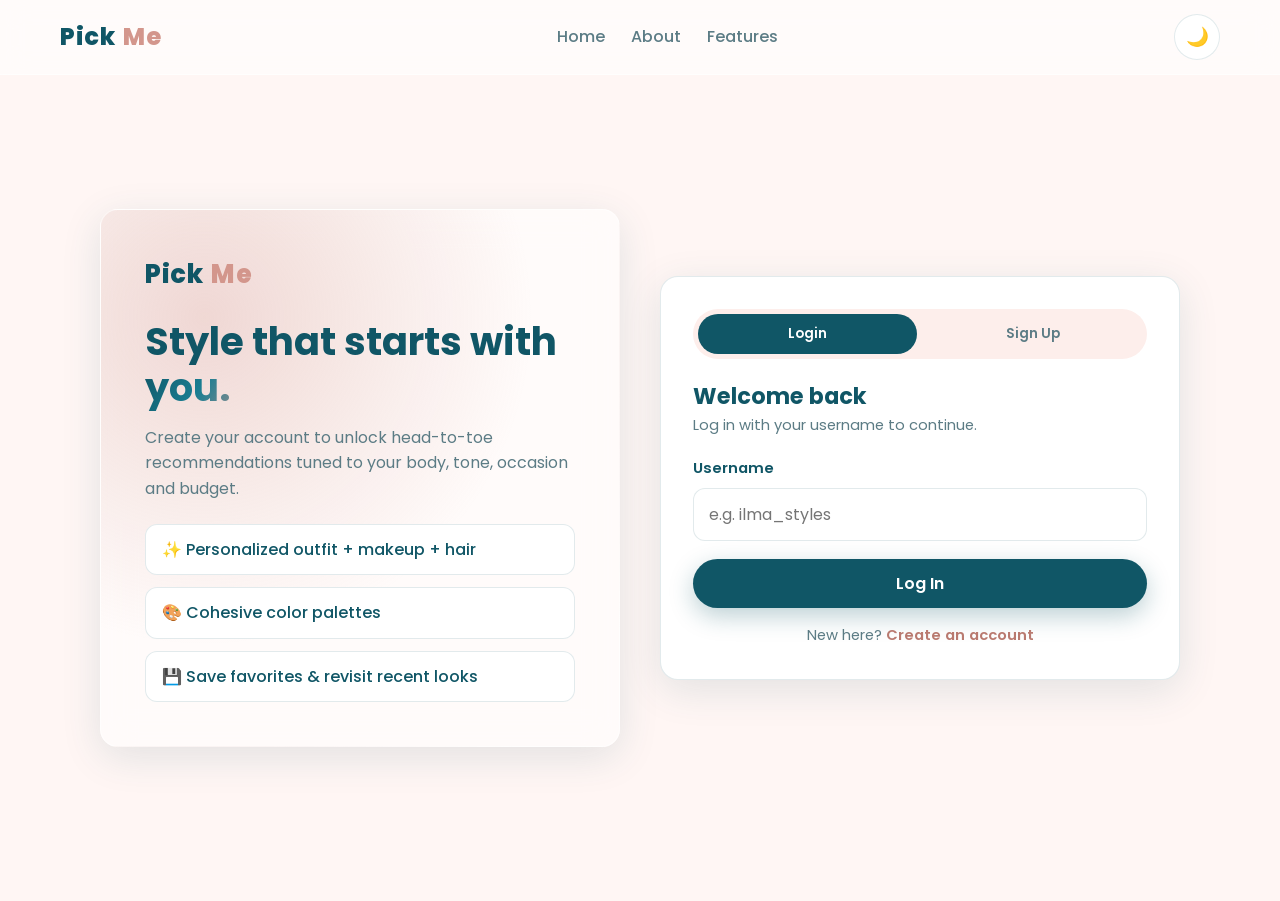
==== dashboard.html @ c7d634c4 "Add Pick Me fashion recommendation frontend (6 pages)" ====
<!DOCTYPE html>
<html lang="en">
<head>
  <meta charset="UTF-8" />
  <meta name="viewport" content="width=device-width, initial-scale=1.0" />
  <title>Pick Me · Dashboard</title>
  <link rel="preconnect" href="https://fonts.googleapis.com" />
  <link rel="preconnect" href="https://fonts.gstatic.com" crossorigin />
  <link href="https://fonts.googleapis.com/css2?family=Poppins:wght@400;500;600;700;800&display=swap" rel="stylesheet" />
  <link rel="stylesheet" href="css/styles.css" />
  <link rel="stylesheet" href="css/app.css" />
  <script src="js/theme.js"></script>
</head>
<body>
  <header class="nav">
    <div class="container nav-inner">
      <a href="index.html" class="logo">Pick<span class="dot">Me</span></a>
      <nav class="nav-links">
        <a href="dashboard.html">Dashboard</a>
        <a href="profile.html">Profile</a>
        <a href="recent.html">Recent Looks</a>
        <a href="favorites.html">Favorites</a>
        <a href="#" data-logout>Logout</a>
      </nav>
      <div class="nav-actions">
        <button class="theme-toggle" data-theme-toggle aria-label="Toggle theme"><span data-theme-icon>🌙</span></button>
        <button class="nav-toggle" aria-label="Menu">☰</button>
      </div>
    </div>
  </header>

  <main class="page container" id="dashRoot">
    <!-- Hero -->
    <section class="dash-hero">
      <div class="glass dash-welcome">
        <span class="badge">Your look for <strong id="occLabel">today</strong></span>
        <h1>Looking great, <span data-user-name>you</span> ✨</h1>
        <p class="muted">Personality: <span class="personality-tag" id="persTag">—</span></p>
        <div class="dash-actions">
          <button class="btn btn-primary" id="regenBtn">🔄 Generate Again</button>
          <button class="btn btn-ghost fav-btn" id="favBtn">🤍 Save Favorite</button>
        </div>
      </div>
      <div class="card score-card">
        <div class="score-ring" id="scoreRing" style="--val:0">
          <div class="inner"><b id="scoreVal">0</b><span>Style Score</span></div>
        </div>
        <p class="muted">How well this look fits your profile</p>
      </div>
    </section>

    <!-- Warnings -->
    <section class="mt-2">
      <h2 class="page-head" style="margin-bottom:14px">Styling notes</h2>
      <div class="warnings" id="warnings"></div>
    </section>

    <!-- Recommendation cards -->
    <section class="mt-3">
      <h2 class="page-head" style="margin-bottom:14px">Your recommendation</h2>
      <div class="rec-grid" id="recGrid"></div>
    </section>

    <!-- Personality composition -->
    <section class="card mt-3" style="padding:28px">
      <h2 style="margin-bottom:4px">Fashion Personality</h2>
      <p class="muted" style="margin-bottom:20px">The mix of styles that make up your fashion identity.</p>
      <div class="personality-bars" id="persBars"></div>
    </section>
  </main>

  <script src="js/storage.js"></script>
  <script src="js/common.js"></script>
  <script src="js/engine.js"></script>
  <script src="js/dashboard.js"></script>
</body>
</html>
---- css/styles.css ----
/* ============================================================
   Pick Me — Fashion Recommendation System
   Shared design system: color palette, glassmorphism, dark mode
   ============================================================ */

:root {
  /* Brand palette */
  --bg-light: #FFF6F4;
  --white: #FFFFFF;
  --rosy-brown: #D3968C;
  --midnight-green: #105666;

  /* Semantic tokens (light theme) */
  --bg: var(--bg-light);
  --surface: var(--white);
  --surface-2: #fdeeeb;
  --text: var(--midnight-green);
  --text-muted: #5c7c85;
  --accent: var(--rosy-brown);
  --accent-strong: #b97a70;
  --primary: var(--midnight-green);
  --primary-contrast: #ffffff;
  --border: rgba(16, 86, 102, 0.12);
  --shadow: 0 10px 40px rgba(16, 86, 102, 0.12);
  --glass-bg: rgba(255, 255, 255, 0.55);
  --glass-border: rgba(255, 255, 255, 0.6);
  --gradient-hero: linear-gradient(135deg, #FFF6F4 0%, #f7ddd7 45%, #e6b8b0 100%);
  --gradient-brand: linear-gradient(120deg, #105666 0%, #197d92 60%, #D3968C 130%);

  --radius: 18px;
  --radius-sm: 12px;
  --radius-lg: 28px;
  --transition: 0.3s cubic-bezier(0.4, 0, 0.2, 1);
  --font: "Poppins", "Segoe UI", system-ui, -apple-system, sans-serif;
}

[data-theme="dark"] {
  --bg: #0c1f24;
  --surface: #12313a;
  --surface-2: #163b45;
  --text: #eaf4f6;
  --text-muted: #a9c4cb;
  --accent: #e0a99f;
  --accent-strong: #eabbb2;
  --primary: #2a97ad;
  --primary-contrast: #04171c;
  --border: rgba(224, 169, 159, 0.18);
  --shadow: 0 10px 40px rgba(0, 0, 0, 0.45);
  --glass-bg: rgba(18, 49, 58, 0.55);
  --glass-border: rgba(224, 169, 159, 0.22);
  --gradient-hero: linear-gradient(135deg, #0c1f24 0%, #133039 50%, #2a3f45 100%);
  --gradient-brand: linear-gradient(120deg, #0c1f24 0%, #197d92 70%, #D3968C 140%);
}

* { box-sizing: border-box; margin: 0; padding: 0; }

html { scroll-behavior: smooth; }

body {
  font-family: var(--font);
  background: var(--bg);
  color: var(--text);
  line-height: 1.6;
  min-height: 100vh;
  transition: background var(--transition), color var(--transition);
}

h1, h2, h3, h4 { color: var(--text); line-height: 1.2; font-weight: 700; }

a { color: inherit; text-decoration: none; }

img { max-width: 100%; display: block; }

.container {
  width: min(1160px, 92%);
  margin-inline: auto;
}

/* ---------- Buttons ---------- */
.btn {
  display: inline-flex;
  align-items: center;
  gap: 8px;
  padding: 12px 26px;
  border-radius: 999px;
  border: none;
  font-family: inherit;
  font-size: 1rem;
  font-weight: 600;
  cursor: pointer;
  transition: transform var(--transition), box-shadow var(--transition),
    background var(--transition), color var(--transition);
}
.btn:active { transform: scale(0.97); }

.btn-primary {
  background: var(--primary);
  color: var(--primary-contrast);
  box-shadow: 0 8px 24px rgba(16, 86, 102, 0.28);
}
.btn-primary:hover { transform: translateY(-3px); box-shadow: 0 14px 34px rgba(16, 86, 102, 0.4); }

.btn-accent {
  background: var(--accent);
  color: #fff;
  box-shadow: 0 8px 24px rgba(211, 150, 140, 0.4);
}
.btn-accent:hover { transform: translateY(-3px); background: var(--accent-strong); }

.btn-ghost {
  background: transparent;
  color: var(--text);
  border: 2px solid var(--border);
}
.btn-ghost:hover { border-color: var(--accent); color: var(--accent); }

.btn-block { width: 100%; justify-content: center; }

/* ---------- Navbar ---------- */
.nav {
  position: sticky;
  top: 0;
  z-index: 50;
  backdrop-filter: blur(14px);
  -webkit-backdrop-filter: blur(14px);
  background: var(--glass-bg);
  border-bottom: 1px solid var(--glass-border);
}
.nav-inner {
  display: flex;
  align-items: center;
  justify-content: space-between;
  padding: 14px 0;
}
.logo {
  font-size: 1.5rem;
  font-weight: 800;
  letter-spacing: 0.5px;
  display: flex;
  align-items: center;
  gap: 8px;
}
.logo .dot { color: var(--accent); }
.nav-links { display: flex; align-items: center; gap: 26px; }
.nav-links a { font-weight: 500; position: relative; color: var(--text-muted); transition: color var(--transition); }
.nav-links a:hover, .nav-links a.active { color: var(--text); }
.nav-links a.active::after {
  content: "";
  position: absolute;
  left: 0; bottom: -6px;
  width: 100%; height: 2px;
  background: var(--accent);
  border-radius: 2px;
}
.nav-actions { display: flex; align-items: center; gap: 14px; }

/* Theme toggle */
.theme-toggle {
  width: 46px; height: 46px;
  border-radius: 50%;
  border: 1px solid var(--border);
  background: var(--surface);
  color: var(--text);
  font-size: 1.15rem;
  cursor: pointer;
  display: grid;
  place-items: center;
  transition: transform var(--transition), background var(--transition);
}
.theme-toggle:hover { transform: rotate(20deg) scale(1.08); }

/* Hamburger */
.nav-toggle { display: none; background: none; border: none; color: var(--text); font-size: 1.6rem; cursor: pointer; }

/* ---------- Glass card ---------- */
.glass {
  background: var(--glass-bg);
  backdrop-filter: blur(16px);
  -webkit-backdrop-filter: blur(16px);
  border: 1px solid var(--glass-border);
  border-radius: var(--radius);
  box-shadow: var(--shadow);
}
.card {
  background: var(--surface);
  border: 1px solid var(--border);
  border-radius: var(--radius);
  box-shadow: var(--shadow);
}

/* ---------- Forms ---------- */
.field { margin-bottom: 18px; }
.field label { display: block; font-weight: 600; margin-bottom: 7px; font-size: 0.92rem; }
.field input,
.field select {
  width: 100%;
  padding: 13px 15px;
  border-radius: var(--radius-sm);
  border: 1px solid var(--border);
  background: var(--surface);
  color: var(--text);
  font-family: inherit;
  font-size: 1rem;
  transition: border-color var(--transition), box-shadow var(--transition);
}
.field input:focus,
.field select:focus {
  outline: none;
  border-color: var(--accent);
  box-shadow: 0 0 0 3px rgba(211, 150, 140, 0.25);
}

/* Option chips */
.chips { display: flex; flex-wrap: wrap; gap: 10px; }
.chip {
  padding: 9px 16px;
  border-radius: 999px;
  border: 1px solid var(--border);
  background: var(--surface);
  color: var(--text-muted);
  cursor: pointer;
  font-size: 0.9rem;
  font-weight: 500;
  transition: all var(--transition);
  user-select: none;
}
.chip:hover { border-color: var(--accent); color: var(--text); }
.chip.selected {
  background: var(--accent);
  color: #fff;
  border-color: var(--accent);
  box-shadow: 0 6px 18px rgba(211, 150, 140, 0.4);
}

/* ---------- Page scaffolding ---------- */
.page { padding: 48px 0 80px; }
.page-head { margin-bottom: 30px; }
.page-head h1 { font-size: clamp(1.7rem, 3vw, 2.4rem); }
.page-head p { color: var(--text-muted); margin-top: 6px; }

.section-title { font-size: clamp(1.5rem, 3vw, 2.1rem); margin-bottom: 10px; text-align: center; }
.section-sub { text-align: center; color: var(--text-muted); max-width: 560px; margin: 0 auto 40px; }

/* ---------- Footer ---------- */
.footer {
  background: var(--surface);
  border-top: 1px solid var(--border);
  padding: 40px 0 24px;
  margin-top: 60px;
}
.footer-grid {
  display: flex;
  flex-wrap: wrap;
  gap: 30px;
  justify-content: space-between;
  margin-bottom: 24px;
}
.footer-grid .logo { margin-bottom: 8px; }
.footer p { color: var(--text-muted); max-width: 320px; }
.footer-links { display: flex; gap: 20px; flex-wrap: wrap; }
.footer-links a { color: var(--text-muted); transition: color var(--transition); }
.footer-links a:hover { color: var(--accent); }
.footer-bottom { text-align: center; color: var(--text-muted); border-top: 1px solid var(--border); padding-top: 18px; font-size: 0.9rem; }

/* ---------- Utility ---------- */
.grid { display: grid; gap: 22px; }
.grid-2 { grid-template-columns: repeat(2, 1fr); }
.grid-3 { grid-template-columns: repeat(3, 1fr); }
.grid-auto { grid-template-columns: repeat(auto-fill, minmax(280px, 1fr)); }
.text-center { text-align: center; }
.mt-1 { margin-top: 10px; } .mt-2 { margin-top: 20px; } .mt-3 { margin-top: 30px; }
.hidden { display: none !important; }
.badge {
  display: inline-block;
  padding: 4px 12px;
  border-radius: 999px;
  background: var(--surface-2);
  color: var(--accent-strong);
  font-size: 0.78rem;
  font-weight: 600;
}

/* ---------- Toast ---------- */
.toast {
  position: fixed;
  bottom: 26px;
  left: 50%;
  transform: translateX(-50%) translateY(120px);
  background: var(--primary);
  color: var(--primary-contrast);
  padding: 14px 24px;
  border-radius: 999px;
  box-shadow: var(--shadow);
  z-index: 200;
  opacity: 0;
  transition: transform 0.4s ease, opacity 0.4s ease;
  font-weight: 600;
}
.toast.show { transform: translateX(-50%) translateY(0); opacity: 1; }

/* ---------- Animations ---------- */
@keyframes fadeUp { from { opacity: 0; transform: translateY(24px); } to { opacity: 1; transform: translateY(0); } }
.reveal { animation: fadeUp 0.7s ease both; }
.reveal.d1 { animation-delay: 0.1s; }
.reveal.d2 { animation-delay: 0.2s; }
.reveal.d3 { animation-delay: 0.3s; }
.reveal.d4 { animation-delay: 0.4s; }

@keyframes floaty { 0%,100% { transform: translateY(0); } 50% { transform: translateY(-14px); } }
.float { animation: floaty 6s ease-in-out infinite; }

/* ---------- Responsive ---------- */
@media (max-width: 860px) {
  .nav-links {
    position: absolute;
    top: 72px;
    right: 4%;
    flex-direction: column;
    align-items: flex-start;
    gap: 16px;
    padding: 20px 24px;
    background: var(--surface);
    border: 1px solid var(--border);
    border-radius: var(--radius);
    box-shadow: var(--shadow);
    min-width: 200px;
    transform-origin: top right;
    transform: scale(0.8);
    opacity: 0;
    pointer-events: none;
    transition: transform var(--transition), opacity var(--transition);
  }
  .nav-links.open { transform: scale(1); opacity: 1; pointer-events: auto; }
  .nav-toggle { display: block; }
  .grid-2, .grid-3 { grid-template-columns: 1fr; }
}
---- css/app.css ----
/* Shared styles for logged-in app pages: profile, dashboard, recent, favorites */
.muted { color: var(--text-muted); }

/* ---------- Profile ---------- */
.profile-layout {
  display: grid;
  grid-template-columns: 320px 1fr;
  gap: 26px;
  align-items: start;
}
.profile-summary { padding: 28px; text-align: center; position: sticky; top: 90px; }
.avatar-picker { margin-bottom: 14px; }
.avatar {
  width: 92px; height: 92px; margin: 0 auto 12px;
  border-radius: 50%; display: grid; place-items: center;
  font-size: 2.6rem; background: var(--surface-2);
  border: 2px solid var(--accent);
}
.avatar-options { display: flex; justify-content: center; gap: 8px; flex-wrap: wrap; }
.avatar-options span {
  width: 40px; height: 40px; display: grid; place-items: center;
  border-radius: 50%; cursor: pointer; font-size: 1.2rem;
  background: var(--surface); border: 1px solid var(--border);
  transition: transform var(--transition), border-color var(--transition);
}
.avatar-options span:hover { transform: scale(1.12); border-color: var(--accent); }
.avatar-options span.active { border-color: var(--accent); background: var(--surface-2); }
.summary-meta { list-style: none; margin-top: 18px; display: grid; gap: 10px; text-align: left; }
.summary-meta li { display: flex; justify-content: space-between; border-bottom: 1px dashed var(--border); padding-bottom: 8px; }
.summary-meta span { color: var(--text-muted); }

.profile-form { padding: 30px; }
.step-progress { height: 8px; background: var(--surface-2); border-radius: 999px; margin-bottom: 26px; overflow: hidden; }
.step-progress div { height: 100%; width: 0; background: var(--gradient-brand); border-radius: 999px; transition: width 0.5s ease; }

/* ---------- Dashboard ---------- */
.dash-hero {
  display: grid; grid-template-columns: 1.4fr 1fr; gap: 22px; margin-bottom: 26px;
}
.dash-welcome { padding: 30px; display: flex; flex-direction: column; justify-content: center; }
.dash-welcome h1 { font-size: clamp(1.6rem, 3vw, 2.3rem); }
.dash-welcome .badge { margin-bottom: 12px; }
.dash-actions { display: flex; gap: 12px; margin-top: 18px; flex-wrap: wrap; }

.score-card { padding: 28px; text-align: center; display: flex; flex-direction: column; justify-content: center; }
.score-ring {
  --val: 0;
  width: 140px; height: 140px; margin: 0 auto 14px;
  border-radius: 50%;
  background: conic-gradient(var(--accent) calc(var(--val) * 1%), var(--surface-2) 0);
  display: grid; place-items: center;
  transition: background 1s ease;
}
.score-ring .inner {
  width: 108px; height: 108px; border-radius: 50%;
  background: var(--surface); display: grid; place-items: center;
  flex-direction: column;
}
.score-ring .inner b { font-size: 2rem; color: var(--text); }
.score-ring .inner span { font-size: 0.75rem; color: var(--text-muted); }
.personality-tag { font-size: 1.2rem; font-weight: 700; color: var(--accent-strong); }

/* Recommendation cards */
.rec-grid { display: grid; grid-template-columns: repeat(auto-fill, minmax(280px, 1fr)); gap: 20px; }
.rec-card { padding: 24px; transition: transform var(--transition); position: relative; overflow: hidden; }
.rec-card:hover { transform: translateY(-6px); }
.rec-card .rec-icon { font-size: 1.8rem; margin-bottom: 10px; }
.rec-card h4 { margin-bottom: 6px; }
.rec-card p { color: var(--text-muted); }
.rec-card .rec-label { font-size: 0.78rem; text-transform: uppercase; letter-spacing: 0.08em; color: var(--accent-strong); font-weight: 700; }

/* Palette card */
.palette-swatches { display: flex; gap: 10px; margin-top: 12px; }
.palette-swatches .sw { flex: 1; height: 60px; border-radius: 12px; position: relative; cursor: pointer; box-shadow: inset 0 0 0 1px rgba(0,0,0,0.06); }
.palette-swatches .sw span {
  position: absolute; bottom: 6px; left: 50%; transform: translateX(-50%);
  font-size: 0.62rem; background: rgba(0,0,0,0.55); color: #fff;
  padding: 1px 6px; border-radius: 6px; opacity: 0; transition: opacity var(--transition);
}
.palette-swatches .sw:hover span { opacity: 1; }

/* Personality progress bars */
.personality-bars { display: grid; gap: 12px; }
.pbar-row { display: grid; grid-template-columns: 110px 1fr 44px; align-items: center; gap: 12px; }
.pbar-track { height: 12px; background: var(--surface-2); border-radius: 999px; overflow: hidden; }
.pbar-fill { height: 100%; width: 0; background: var(--gradient-brand); border-radius: 999px; transition: width 1s ease; }
.pbar-val { text-align: right; font-weight: 600; color: var(--text-muted); font-size: 0.9rem; }

/* Warnings */
.warnings { display: grid; gap: 10px; }
.warn {
  display: flex; gap: 12px; align-items: flex-start;
  background: var(--surface); border: 1px solid var(--border);
  border-left: 4px solid var(--accent); border-radius: 12px; padding: 14px 16px;
}
.warn .wicon { font-size: 1.2rem; }
.warn.ok { border-left-color: #3aa17e; }

/* Favorite button state */
.fav-btn.active { background: var(--accent); color: #fff; border-color: var(--accent); }

/* ---------- Look cards (recent + favorites) ---------- */
.look-grid { display: grid; grid-template-columns: repeat(auto-fill, minmax(300px, 1fr)); gap: 20px; }
.look-card { padding: 22px; display: flex; flex-direction: column; gap: 10px; }
.look-card .look-top { display: flex; justify-content: space-between; align-items: flex-start; }
.look-card .look-meta { display: flex; gap: 8px; flex-wrap: wrap; margin-top: 4px; }
.look-card ul { list-style: none; display: grid; gap: 6px; font-size: 0.92rem; }
.look-card ul li span { color: var(--accent-strong); font-weight: 600; }
.look-card .mini-swatches { display: flex; gap: 6px; }
.look-card .mini-swatches span { flex: 1; height: 26px; border-radius: 8px; }
.look-card .look-actions { display: flex; gap: 10px; margin-top: auto; }
.icon-btn {
  border: 1px solid var(--border); background: var(--surface); color: var(--text);
  border-radius: 10px; padding: 8px 12px; cursor: pointer; font-family: inherit;
  font-weight: 600; font-size: 0.85rem; transition: all var(--transition);
}
.icon-btn:hover { border-color: var(--accent); color: var(--accent); }
.icon-btn.danger:hover { border-color: #e05656; color: #e05656; }

/* Empty state */
.empty {
  text-align: center; padding: 60px 20px; color: var(--text-muted);
}
.empty .emoji { font-size: 3rem; display: block; margin-bottom: 12px; }
.empty h3 { margin-bottom: 8px; color: var(--text); }

@media (max-width: 860px) {
  .profile-layout { grid-template-columns: 1fr; }
  .profile-summary { position: static; }
  .dash-hero { grid-template-columns: 1fr; }
}
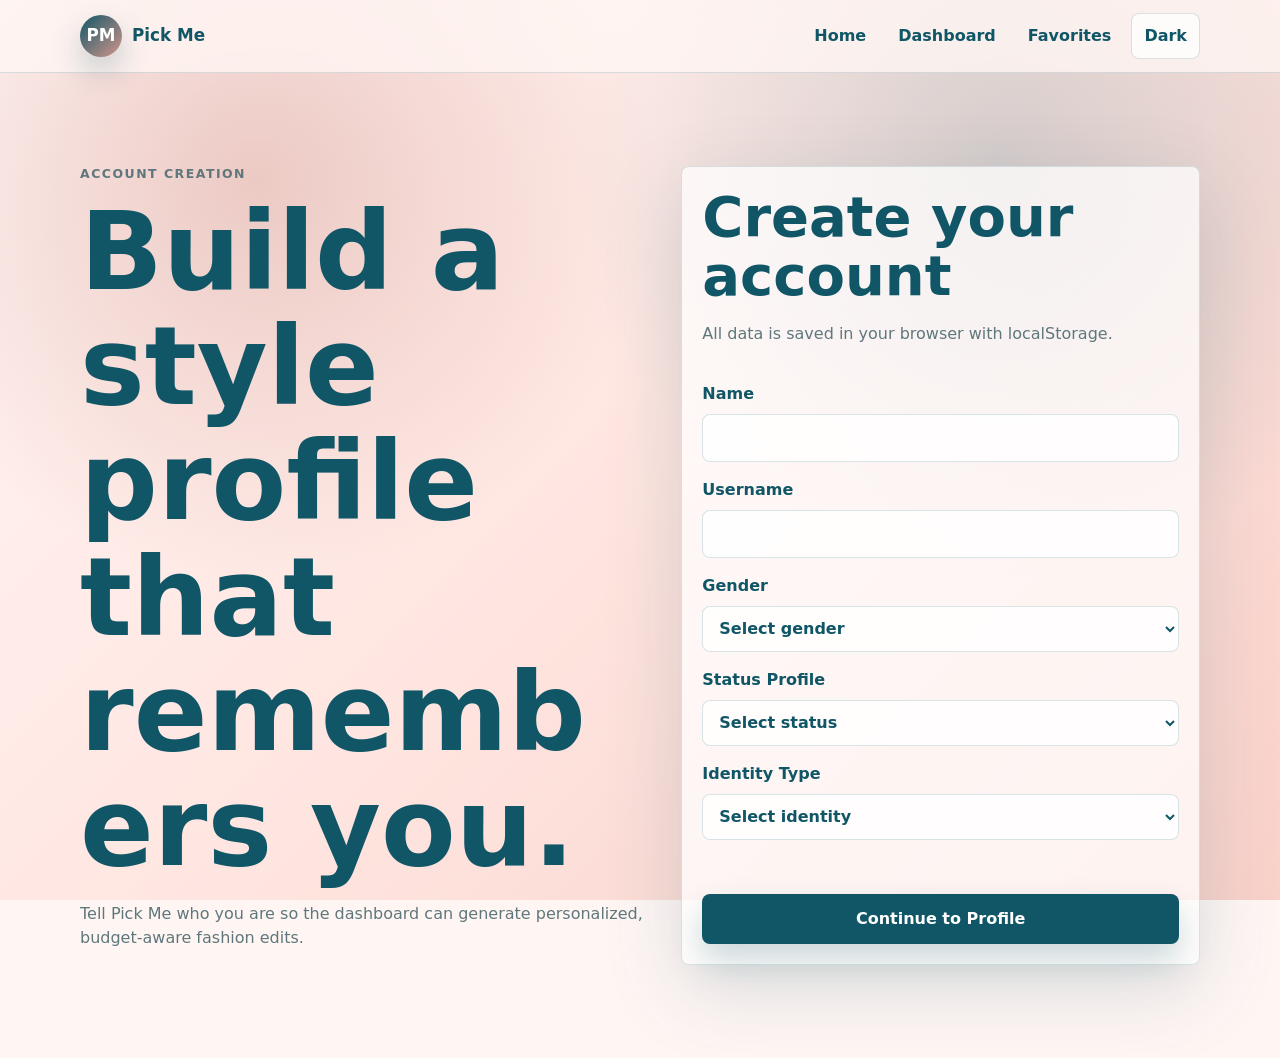
==== commit 6ee9c9b0: "." ====
--- a/dashboard.html
+++ b/dashboard.html
@@ -1,77 +1,44 @@
 <!DOCTYPE html>
 <html lang="en">
 <head>
-  <meta charset="UTF-8" />
-  <meta name="viewport" content="width=device-width, initial-scale=1.0" />
-  <title>Pick Me · Dashboard</title>
-  <link rel="preconnect" href="https://fonts.googleapis.com" />
-  <link rel="preconnect" href="https://fonts.gstatic.com" crossorigin />
-  <link href="https://fonts.googleapis.com/css2?family=Poppins:wght@400;500;600;700;800&display=swap" rel="stylesheet" />
-  <link rel="stylesheet" href="css/styles.css" />
-  <link rel="stylesheet" href="css/app.css" />
-  <script src="js/theme.js"></script>
+  <meta charset="UTF-8">
+  <meta name="viewport" content="width=device-width, initial-scale=1.0">
+  <title>Dashboard | Pick Me</title>
+  <link rel="stylesheet" href="CSS/styles.css">
+  <script defer src="js/app.js"></script>
 </head>
-<body>
-  <header class="nav">
-    <div class="container nav-inner">
-      <a href="index.html" class="logo">Pick<span class="dot">Me</span></a>
-      <nav class="nav-links">
+<body data-page="dashboard">
+  <header class="site-header">
+    <nav class="nav shell" aria-label="Primary navigation">
+      <a class="brand" href="frontend.html"><span class="brand-mark">PM</span><span>Pick Me</span></a>
+      <button class="nav-toggle" type="button" aria-label="Open navigation" data-nav-toggle><span></span><span></span><span></span></button>
+      <div class="nav-menu" data-nav-menu>
         <a href="dashboard.html">Dashboard</a>
-        <a href="profile.html">Profile</a>
-        <a href="recent.html">Recent Looks</a>
         <a href="favorites.html">Favorites</a>
-        <a href="#" data-logout>Logout</a>
-      </nav>
-      <div class="nav-actions">
-        <button class="theme-toggle" data-theme-toggle aria-label="Toggle theme"><span data-theme-icon>🌙</span></button>
-        <button class="nav-toggle" aria-label="Menu">☰</button>
+        <a href="recent.html">Recently Viewed</a>
+        <button class="theme-toggle" type="button" data-theme-toggle aria-label="Toggle dark mode"><span data-theme-icon>Dark</span></button>
       </div>
-    </div>
+    </nav>
   </header>
 
-  <main class="page container" id="dashRoot">
-    <!-- Hero -->
-    <section class="dash-hero">
-      <div class="glass dash-welcome">
-        <span class="badge">Your look for <strong id="occLabel">today</strong></span>
-        <h1>Looking great, <span data-user-name>you</span> ✨</h1>
-        <p class="muted">Personality: <span class="personality-tag" id="persTag">—</span></p>
-        <div class="dash-actions">
-          <button class="btn btn-primary" id="regenBtn">🔄 Generate Again</button>
-          <button class="btn btn-ghost fav-btn" id="favBtn">🤍 Save Favorite</button>
+  <main class="section-pad">
+    <section class="shell dashboard-grid page-fade">
+      <aside class="glass profile-panel" data-profile-panel></aside>
+      <section class="dashboard-main">
+        <div class="dash-head">
+          <div>
+            <p class="eyebrow">Your Edit</p>
+            <h1 data-dashboard-title>Today's recommendation</h1>
+          </div>
+          <div class="dash-actions">
+            <button class="btn btn-ghost" type="button" data-save-favorite>Save Favorite</button>
+            <button class="btn btn-primary" type="button" data-generate>Generate Again</button>
+          </div>
         </div>
-      </div>
-      <div class="card score-card">
-        <div class="score-ring" id="scoreRing" style="--val:0">
-          <div class="inner"><b id="scoreVal">0</b><span>Style Score</span></div>
-        </div>
-        <p class="muted">How well this look fits your profile</p>
-      </div>
-    </section>
-
-    <!-- Warnings -->
-    <section class="mt-2">
-      <h2 class="page-head" style="margin-bottom:14px">Styling notes</h2>
-      <div class="warnings" id="warnings"></div>
-    </section>
-
-    <!-- Recommendation cards -->
-    <section class="mt-3">
-      <h2 class="page-head" style="margin-bottom:14px">Your recommendation</h2>
-      <div class="rec-grid" id="recGrid"></div>
-    </section>
-
-    <!-- Personality composition -->
-    <section class="card mt-3" style="padding:28px">
-      <h2 style="margin-bottom:4px">Fashion Personality</h2>
-      <p class="muted" style="margin-bottom:20px">The mix of styles that make up your fashion identity.</p>
-      <div class="personality-bars" id="persBars"></div>
+        <div class="warning-stack" data-warning-stack></div>
+        <div class="recommendation-grid" data-recommendation-grid></div>
+      </section>
     </section>
   </main>
-
-  <script src="js/storage.js"></script>
-  <script src="js/common.js"></script>
-  <script src="js/engine.js"></script>
-  <script src="js/dashboard.js"></script>
 </body>
 </html>
--- a/CSS/styles.css
+++ b/CSS/styles.css
@@ -0,0 +1,776 @@
+:root {
+  --bg: #FFF6F4;
+  --surface: rgba(255, 255, 255, 0.72);
+  --surface-strong: #FFFFFF;
+  --accent: #D3968C;
+  --accent-strong: #bd7468;
+  --text: #105666;
+  --muted: #5f777c;
+  --line: rgba(16, 86, 102, 0.16);
+  --shadow: 0 24px 80px rgba(16, 86, 102, 0.16);
+  --hero: radial-gradient(circle at 20% 20%, rgba(211, 150, 140, 0.55), transparent 32%),
+    radial-gradient(circle at 78% 18%, rgba(16, 86, 102, 0.22), transparent 34%),
+    linear-gradient(135deg, #FFF6F4 0%, #ffe2dc 48%, #f8c7bd 100%);
+  --field: rgba(255, 255, 255, 0.82);
+  --danger: #a6403d;
+  --success: #257459;
+}
+
+[data-theme="dark"] {
+  --bg: #0d2328;
+  --surface: rgba(21, 51, 58, 0.74);
+  --surface-strong: #15333a;
+  --accent: #f0aea4;
+  --accent-strong: #ffcbc3;
+  --text: #f7f0ed;
+  --muted: #b7c7c9;
+  --line: rgba(255, 255, 255, 0.16);
+  --shadow: 0 24px 90px rgba(0, 0, 0, 0.35);
+  --hero: radial-gradient(circle at 18% 16%, rgba(211, 150, 140, 0.32), transparent 34%),
+    radial-gradient(circle at 82% 20%, rgba(255, 246, 244, 0.15), transparent 30%),
+    linear-gradient(135deg, #0d2328 0%, #14363d 52%, #542f36 100%);
+  --field: rgba(9, 30, 36, 0.8);
+  --danger: #ffb3ad;
+  --success: #9ff0cd;
+}
+
+* {
+  box-sizing: border-box;
+}
+
+html {
+  scroll-behavior: smooth;
+}
+
+body {
+  margin: 0;
+  min-height: 100vh;
+  background: var(--bg);
+  color: var(--text);
+  font-family: Inter, ui-sans-serif, system-ui, -apple-system, BlinkMacSystemFont, "Segoe UI", sans-serif;
+  line-height: 1.5;
+  transition: background 260ms ease, color 260ms ease;
+}
+
+body::before {
+  content: "";
+  position: fixed;
+  inset: 0;
+  z-index: -1;
+  background: var(--hero);
+  opacity: 0.78;
+}
+
+a {
+  color: inherit;
+  text-decoration: none;
+}
+
+button,
+input,
+select {
+  font: inherit;
+}
+
+button {
+  cursor: pointer;
+}
+
+.shell {
+  width: min(1120px, calc(100% - 32px));
+  margin-inline: auto;
+}
+
+.narrow {
+  width: min(760px, calc(100% - 32px));
+}
+
+.section-pad {
+  padding-block: 72px;
+}
+
+.site-header {
+  position: sticky;
+  top: 0;
+  z-index: 20;
+  border-bottom: 1px solid var(--line);
+  background: color-mix(in srgb, var(--bg) 78%, transparent);
+  backdrop-filter: blur(20px);
+}
+
+.nav {
+  min-height: 72px;
+  display: flex;
+  align-items: center;
+  justify-content: space-between;
+  gap: 18px;
+}
+
+.brand {
+  display: inline-flex;
+  align-items: center;
+  gap: 10px;
+  font-size: 1.05rem;
+  font-weight: 800;
+  letter-spacing: 0;
+}
+
+.brand-mark,
+.avatar {
+  display: grid;
+  place-items: center;
+  flex: 0 0 auto;
+  width: 42px;
+  height: 42px;
+  border-radius: 50%;
+  background: linear-gradient(135deg, var(--text), var(--accent));
+  color: #fff;
+  box-shadow: 0 14px 30px rgba(16, 86, 102, 0.24);
+}
+
+.nav-toggle {
+  width: 44px;
+  height: 44px;
+  border: 1px solid var(--line);
+  border-radius: 8px;
+  background: var(--surface);
+  display: grid;
+  gap: 5px;
+  place-content: center;
+}
+
+.nav-toggle span {
+  display: block;
+  width: 18px;
+  height: 2px;
+  background: var(--text);
+}
+
+.nav-menu {
+  position: absolute;
+  top: 72px;
+  left: 16px;
+  right: 16px;
+  display: none;
+  flex-direction: column;
+  gap: 8px;
+  padding: 14px;
+  border: 1px solid var(--line);
+  border-radius: 8px;
+  background: var(--surface);
+  backdrop-filter: blur(20px);
+  box-shadow: var(--shadow);
+}
+
+.nav-menu.is-open {
+  display: flex;
+}
+
+.nav-menu a,
+.theme-toggle {
+  padding: 10px 12px;
+  border-radius: 8px;
+  color: var(--text);
+  font-weight: 700;
+}
+
+.nav-menu a:hover,
+.theme-toggle:hover {
+  background: rgba(211, 150, 140, 0.16);
+}
+
+.theme-toggle {
+  border: 1px solid var(--line);
+  background: var(--surface);
+}
+
+.hero {
+  position: relative;
+  min-height: calc(100vh - 72px);
+  display: grid;
+  align-items: center;
+  overflow: hidden;
+}
+
+.hero-bg {
+  position: absolute;
+  inset: 0;
+  background: linear-gradient(120deg, rgba(255, 255, 255, 0.36), transparent 45%),
+    repeating-linear-gradient(90deg, rgba(255, 255, 255, 0.09) 0 1px, transparent 1px 84px);
+}
+
+.hero-grid {
+  position: relative;
+  display: grid;
+  gap: 34px;
+}
+
+.eyebrow {
+  margin: 0 0 10px;
+  color: var(--accent-strong);
+  font-size: 0.78rem;
+  font-weight: 900;
+  letter-spacing: 0.12em;
+  text-transform: uppercase;
+}
+
+h1,
+h2,
+h3,
+p {
+  overflow-wrap: anywhere;
+}
+
+h1,
+h2,
+h3 {
+  margin: 0;
+  line-height: 1.06;
+  letter-spacing: 0;
+}
+
+h1 {
+  font-size: clamp(3.15rem, 18vw, 6.8rem);
+}
+
+h2 {
+  font-size: clamp(2rem, 9vw, 3.5rem);
+}
+
+h3 {
+  font-size: 1.25rem;
+}
+
+.hero-text,
+.section-copy,
+.auth-copy p,
+.form-header p,
+.feature-card p,
+.empty-state p,
+.saved-meta,
+.reco-card p {
+  color: var(--muted);
+}
+
+.hero-text {
+  max-width: 620px;
+  font-size: 1.08rem;
+}
+
+.hero-actions,
+.dash-actions,
+.wizard-actions {
+  display: flex;
+  flex-wrap: wrap;
+  gap: 12px;
+  margin-top: 24px;
+}
+
+.btn {
+  min-height: 46px;
+  display: inline-flex;
+  align-items: center;
+  justify-content: center;
+  gap: 8px;
+  border: 1px solid transparent;
+  border-radius: 8px;
+  padding: 12px 18px;
+  font-weight: 850;
+  transition: transform 180ms ease, box-shadow 180ms ease, background 180ms ease;
+}
+
+.btn:hover {
+  transform: translateY(-2px);
+}
+
+.btn-primary {
+  background: var(--text);
+  color: #fff;
+  box-shadow: 0 16px 32px rgba(16, 86, 102, 0.22);
+}
+
+[data-theme="dark"] .btn-primary {
+  background: var(--accent);
+  color: #12282e;
+}
+
+.btn-ghost {
+  border-color: var(--line);
+  background: var(--surface);
+  color: var(--text);
+}
+
+.btn-full {
+  width: 100%;
+}
+
+.glass {
+  border: 1px solid var(--line);
+  border-radius: 8px;
+  background: var(--surface);
+  box-shadow: var(--shadow);
+  backdrop-filter: blur(22px);
+}
+
+.lookbook {
+  padding: 20px;
+}
+
+.lookbook-top,
+.footer-inner,
+.saved-card-head {
+  display: flex;
+  align-items: center;
+  justify-content: space-between;
+  gap: 16px;
+}
+
+.fabric-stack {
+  min-height: 260px;
+  position: relative;
+  margin-block: 20px;
+}
+
+.fabric {
+  position: absolute;
+  border-radius: 8px;
+  box-shadow: 0 22px 50px rgba(16, 86, 102, 0.18);
+}
+
+.fabric-rose {
+  inset: 12px 18% 42px 8%;
+  background: linear-gradient(145deg, #f1b4aa, #b65d6b);
+}
+
+.fabric-green {
+  inset: 46px 6% 16px 36%;
+  background: linear-gradient(145deg, #105666, #67a2a2);
+}
+
+.fabric-cream {
+  inset: 126px 42% 0 0;
+  background: linear-gradient(145deg, #fff6f4, #e9c6bf);
+}
+
+.mini-reco {
+  display: grid;
+  grid-template-columns: 1fr;
+  gap: 8px;
+}
+
+.mini-reco span,
+.chip,
+.palette-swatch {
+  border: 1px solid var(--line);
+  border-radius: 999px;
+  padding: 8px 12px;
+  background: rgba(255, 255, 255, 0.18);
+  color: var(--text);
+  font-weight: 750;
+}
+
+.section-split,
+.auth-grid,
+.dashboard-grid {
+  display: grid;
+  gap: 28px;
+}
+
+.features-band {
+  background: color-mix(in srgb, var(--surface-strong) 42%, transparent);
+}
+
+.section-heading {
+  margin-bottom: 24px;
+}
+
+.feature-grid,
+.recommendation-grid,
+.saved-grid {
+  display: grid;
+  gap: 16px;
+}
+
+.feature-card,
+.form-card,
+.wizard,
+.profile-panel,
+.reco-card,
+.saved-card,
+.empty-state {
+  padding: 20px;
+}
+
+.feature-icon {
+  display: inline-grid;
+  place-items: center;
+  width: 42px;
+  height: 42px;
+  margin-bottom: 18px;
+  border-radius: 50%;
+  background: var(--accent);
+  color: #fff;
+  font-weight: 900;
+}
+
+.footer {
+  padding-block: 28px;
+  border-top: 1px solid var(--line);
+}
+
+.footer-inner {
+  flex-direction: column;
+  align-items: flex-start;
+}
+
+.auth-page {
+  min-height: calc(100vh - 72px);
+  display: grid;
+  align-items: center;
+}
+
+.auth-copy {
+  align-self: center;
+}
+
+.form-card,
+.wizard {
+  display: grid;
+  gap: 16px;
+}
+
+.form-header {
+  margin-bottom: 4px;
+}
+
+label {
+  display: grid;
+  gap: 8px;
+  color: var(--text);
+  font-weight: 800;
+}
+
+input,
+select {
+  width: 100%;
+  min-height: 46px;
+  border: 1px solid var(--line);
+  border-radius: 8px;
+  padding: 11px 12px;
+  background: var(--field);
+  color: var(--text);
+  outline: none;
+  transition: border 160ms ease, box-shadow 160ms ease;
+}
+
+input:focus,
+select:focus {
+  border-color: var(--accent);
+  box-shadow: 0 0 0 4px rgba(211, 150, 140, 0.18);
+}
+
+.form-error {
+  min-height: 22px;
+  margin: 0;
+  color: var(--danger);
+  font-weight: 800;
+}
+
+.wizard-progress {
+  height: 8px;
+  overflow: hidden;
+  border-radius: 999px;
+  background: rgba(16, 86, 102, 0.12);
+}
+
+.wizard-progress span {
+  display: block;
+  width: 0%;
+  height: 100%;
+  border-radius: inherit;
+  background: linear-gradient(90deg, var(--accent), var(--text));
+  transition: width 260ms ease;
+}
+
+.option-grid {
+  display: grid;
+  gap: 10px;
+  grid-template-columns: repeat(2, minmax(0, 1fr));
+}
+
+.option-card {
+  min-height: 64px;
+  border: 1px solid var(--line);
+  border-radius: 8px;
+  padding: 12px;
+  background: var(--field);
+  color: var(--text);
+  text-align: left;
+  font-weight: 850;
+}
+
+.option-card.is-selected {
+  border-color: var(--accent);
+  background: color-mix(in srgb, var(--accent) 24%, var(--field));
+  box-shadow: 0 12px 24px rgba(211, 150, 140, 0.22);
+}
+
+.wizard-actions {
+  justify-content: space-between;
+}
+
+.profile-panel {
+  align-self: start;
+  display: grid;
+  gap: 20px;
+}
+
+.profile-top {
+  display: flex;
+  align-items: center;
+  gap: 14px;
+}
+
+.avatar {
+  width: 58px;
+  height: 58px;
+  font-size: 1.18rem;
+  font-weight: 900;
+}
+
+.meta-list,
+.score-list {
+  display: grid;
+  gap: 12px;
+}
+
+.meta-list span {
+  display: flex;
+  justify-content: space-between;
+  gap: 12px;
+  padding-bottom: 10px;
+  border-bottom: 1px solid var(--line);
+}
+
+.meter {
+  display: grid;
+  gap: 7px;
+}
+
+.meter-row {
+  display: flex;
+  justify-content: space-between;
+  gap: 12px;
+  font-weight: 850;
+}
+
+progress {
+  width: 100%;
+  height: 10px;
+  overflow: hidden;
+  border: 0;
+  border-radius: 999px;
+  background: rgba(16, 86, 102, 0.14);
+}
+
+progress::-webkit-progress-bar {
+  background: rgba(16, 86, 102, 0.14);
+  border-radius: 999px;
+}
+
+progress::-webkit-progress-value {
+  border-radius: 999px;
+  background: linear-gradient(90deg, var(--accent), var(--text));
+}
+
+progress::-moz-progress-bar {
+  border-radius: 999px;
+  background: linear-gradient(90deg, var(--accent), var(--text));
+}
+
+.dash-head {
+  display: grid;
+  gap: 16px;
+  margin-bottom: 18px;
+}
+
+.warning-stack {
+  display: grid;
+  gap: 10px;
+  margin-bottom: 16px;
+}
+
+.warning {
+  border: 1px solid rgba(166, 64, 61, 0.24);
+  border-radius: 8px;
+  padding: 12px 14px;
+  background: color-mix(in srgb, var(--accent) 18%, var(--surface));
+  color: var(--text);
+  font-weight: 800;
+}
+
+.reco-card {
+  position: relative;
+  min-height: 210px;
+  overflow: hidden;
+}
+
+.reco-card::after {
+  content: "";
+  position: absolute;
+  right: -24px;
+  bottom: -32px;
+  width: 110px;
+  height: 110px;
+  border-radius: 50%;
+  background: var(--accent);
+  opacity: 0.18;
+}
+
+.reco-kicker {
+  display: block;
+  margin-bottom: 12px;
+  color: var(--accent-strong);
+  font-size: 0.76rem;
+  font-weight: 900;
+  letter-spacing: 0.1em;
+  text-transform: uppercase;
+}
+
+.reco-card p {
+  margin-bottom: 0;
+}
+
+.palette-row {
+  display: flex;
+  flex-wrap: wrap;
+  gap: 8px;
+  margin-top: 14px;
+}
+
+.palette-swatch {
+  min-width: 72px;
+  color: #fff;
+  text-shadow: 0 1px 8px rgba(0, 0, 0, 0.35);
+}
+
+.saved-card {
+  display: grid;
+  gap: 14px;
+}
+
+.saved-meta {
+  margin: 0;
+}
+
+.saved-actions {
+  display: flex;
+  gap: 10px;
+  flex-wrap: wrap;
+}
+
+.empty-state {
+  text-align: center;
+}
+
+.toast {
+  position: fixed;
+  right: 16px;
+  bottom: 16px;
+  z-index: 40;
+  max-width: min(360px, calc(100% - 32px));
+  border-radius: 8px;
+  padding: 14px 16px;
+  background: var(--text);
+  color: #fff;
+  box-shadow: var(--shadow);
+  transform: translateY(18px);
+  opacity: 0;
+  transition: transform 180ms ease, opacity 180ms ease;
+}
+
+.toast.is-visible {
+  transform: translateY(0);
+  opacity: 1;
+}
+
+.page-fade {
+  animation: fadeIn 420ms ease both;
+}
+
+@keyframes fadeIn {
+  from {
+    opacity: 0;
+    transform: translateY(12px);
+  }
+  to {
+    opacity: 1;
+    transform: translateY(0);
+  }
+}
+
+@media (min-width: 700px) {
+  .section-pad {
+    padding-block: 92px;
+  }
+
+  .nav-toggle {
+    display: none;
+  }
+
+  .nav-menu {
+    position: static;
+    display: flex;
+    flex-direction: row;
+    align-items: center;
+    width: auto;
+    padding: 0;
+    border: 0;
+    background: transparent;
+    box-shadow: none;
+    backdrop-filter: none;
+  }
+
+  .hero-grid,
+  .section-split,
+  .auth-grid {
+    grid-template-columns: 1.05fr 0.95fr;
+    align-items: center;
+  }
+
+  .feature-grid,
+  .saved-grid {
+    grid-template-columns: repeat(3, minmax(0, 1fr));
+  }
+
+  .recommendation-grid {
+    grid-template-columns: repeat(2, minmax(0, 1fr));
+  }
+
+  .footer-inner {
+    flex-direction: row;
+    align-items: center;
+  }
+
+  .dash-head {
+    grid-template-columns: 1fr auto;
+    align-items: start;
+  }
+}
+
+@media (min-width: 980px) {
+  .dashboard-grid {
+    grid-template-columns: 320px 1fr;
+    align-items: start;
+  }
+}
+
+@media (max-width: 420px) {
+  .option-grid {
+    grid-template-columns: 1fr;
+  }
+
+  .btn {
+    width: 100%;
+  }
+}
